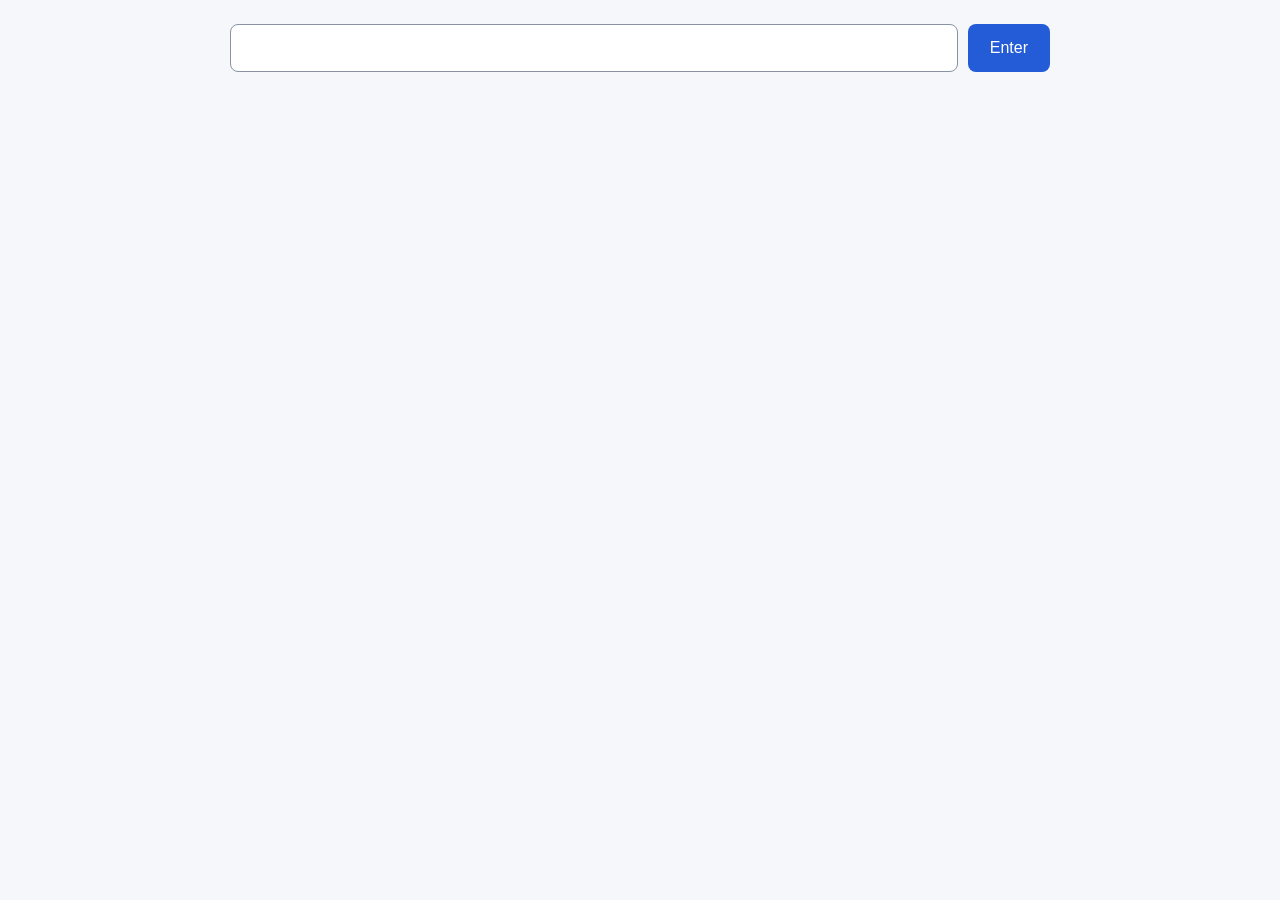
==== index.html @ ca4d7c20 "Simplify gallery input and diagnose upstream responses" ====
﻿<!DOCTYPE html>
<html lang="ja">
<head>
  <meta charset="UTF-8">
  <meta name="viewport" content="width=device-width, initial-scale=1.0">
  <title>ギャラリー画像ビューア</title>
  <style>
    * { box-sizing: border-box; }
    body { margin: 0; padding: 24px 20px; font-family: sans-serif; background: #f5f7fa; color: #202938; }
    main { width: 100%; max-width: 820px; margin: auto; }
    form { margin: 0; }
    .controls { display: flex; gap: 10px; }
    input { flex: 1; min-width: 0; padding: 14px; border: 1px solid #8993a3; border-radius: 8px; font: inherit; }
    button { padding: 14px 22px; border: 0; border-radius: 8px; background: #245bd6; color: white; font: inherit; cursor: pointer; }
    button:hover { background: #1948b0; }
    :focus-visible { outline: 3px solid #668bee; outline-offset: 3px; }
    #status { margin: 16px 0; line-height: 1.7; overflow-wrap: anywhere; }
    #status:empty { display: none; }
    #status[data-state="error"] { color: #a32626; }
    #images { display: flex; flex-direction: column; gap: 24px; padding: 0; margin: 24px 0 0; list-style: none; }
    figure { margin: 0; }
    img { display: block; max-width: 100%; width: auto; height: auto; margin: auto; }
    figure.pending { min-height: 65vh; display: flex; flex-direction: column; justify-content: center; }
    .image-message { padding: 20px 0; line-height: 1.7; }
    .retry { align-self: flex-start; margin-bottom: 12px; }
    [hidden] { display: none !important; }
    @media (max-width: 480px) { body { padding: 20px 14px; } .controls { flex-direction: column; } }
  </style>
  <script src="./config.js" defer></script>
  <script src="./app.js" defer></script>
</head>
<body>
  <main>
    <form id="url-form">
      <div class="controls">
        <input id="url" name="url" type="url" aria-label="URL" autocomplete="url" required>
        <button id="enter" type="submit">Enter</button>
      </div>
    </form>
    <p id="status" role="status" aria-live="polite"></p>
    <section id="results" aria-label="画像" hidden>
      <ol id="images"></ol>
    </section>
  </main>
</body>
</html>
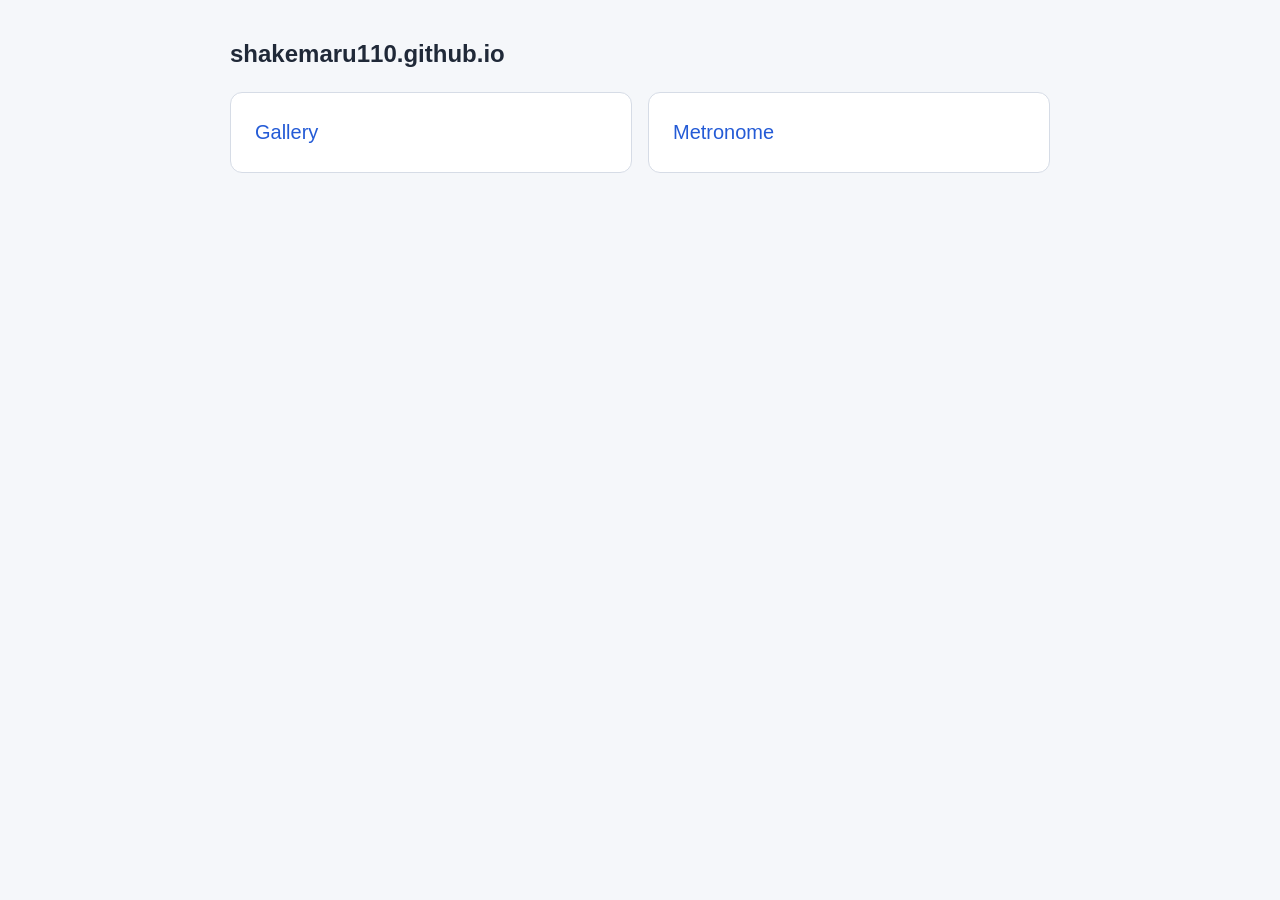
==== commit 694093ea: "metronome" ====
--- a/index.html
+++ b/index.html
@@ -3,44 +3,26 @@
 <head>
   <meta charset="UTF-8">
   <meta name="viewport" content="width=device-width, initial-scale=1.0">
-  <title>ギャラリー画像ビューア</title>
+  <title>shakemaru110.github.io</title>
   <style>
     * { box-sizing: border-box; }
     body { margin: 0; padding: 24px 20px; font-family: sans-serif; background: #f5f7fa; color: #202938; }
     main { width: 100%; max-width: 820px; margin: auto; }
-    form { margin: 0; }
-    .controls { display: flex; gap: 10px; }
-    input { flex: 1; min-width: 0; padding: 14px; border: 1px solid #8993a3; border-radius: 8px; font: inherit; }
-    button { padding: 14px 22px; border: 0; border-radius: 8px; background: #245bd6; color: white; font: inherit; cursor: pointer; }
-    button:hover { background: #1948b0; }
+    h1 { font-size: 1.5rem; overflow-wrap: anywhere; }
+    nav { display: grid; grid-template-columns: repeat(2, minmax(0, 1fr)); gap: 16px; margin-top: 24px; }
+    nav a { display: block; padding: 28px 24px; border: 1px solid #d6dce6; border-radius: 12px; background: white; color: #245bd6; font-size: 1.25rem; text-decoration: none; }
+    nav a:hover { border-color: #245bd6; background: #edf2ff; }
     :focus-visible { outline: 3px solid #668bee; outline-offset: 3px; }
-    #status { margin: 16px 0; line-height: 1.7; overflow-wrap: anywhere; }
-    #status:empty { display: none; }
-    #status[data-state="error"] { color: #a32626; }
-    #images { display: flex; flex-direction: column; gap: 24px; padding: 0; margin: 24px 0 0; list-style: none; }
-    figure { margin: 0; }
-    img { display: block; max-width: 100%; width: auto; height: auto; margin: auto; }
-    figure.pending { min-height: 65vh; display: flex; flex-direction: column; justify-content: center; }
-    .image-message { padding: 20px 0; line-height: 1.7; }
-    .retry { align-self: flex-start; margin-bottom: 12px; }
-    [hidden] { display: none !important; }
-    @media (max-width: 480px) { body { padding: 20px 14px; } .controls { flex-direction: column; } }
+    @media (max-width: 480px) { body { padding: 20px 14px; } nav { grid-template-columns: 1fr; } }
   </style>
-  <script src="./config.js" defer></script>
-  <script src="./app.js" defer></script>
 </head>
 <body>
   <main>
-    <form id="url-form">
-      <div class="controls">
-        <input id="url" name="url" type="url" aria-label="URL" autocomplete="url" required>
-        <button id="enter" type="submit">Enter</button>
-      </div>
-    </form>
-    <p id="status" role="status" aria-live="polite"></p>
-    <section id="results" aria-label="画像" hidden>
-      <ol id="images"></ol>
-    </section>
+    <h1>shakemaru110.github.io</h1>
+    <nav aria-label="ページ一覧">
+      <a href="./gallery.html">Gallery</a>
+      <a href="./metronome.html">Metronome</a>
+    </nav>
   </main>
 </body>
 </html>
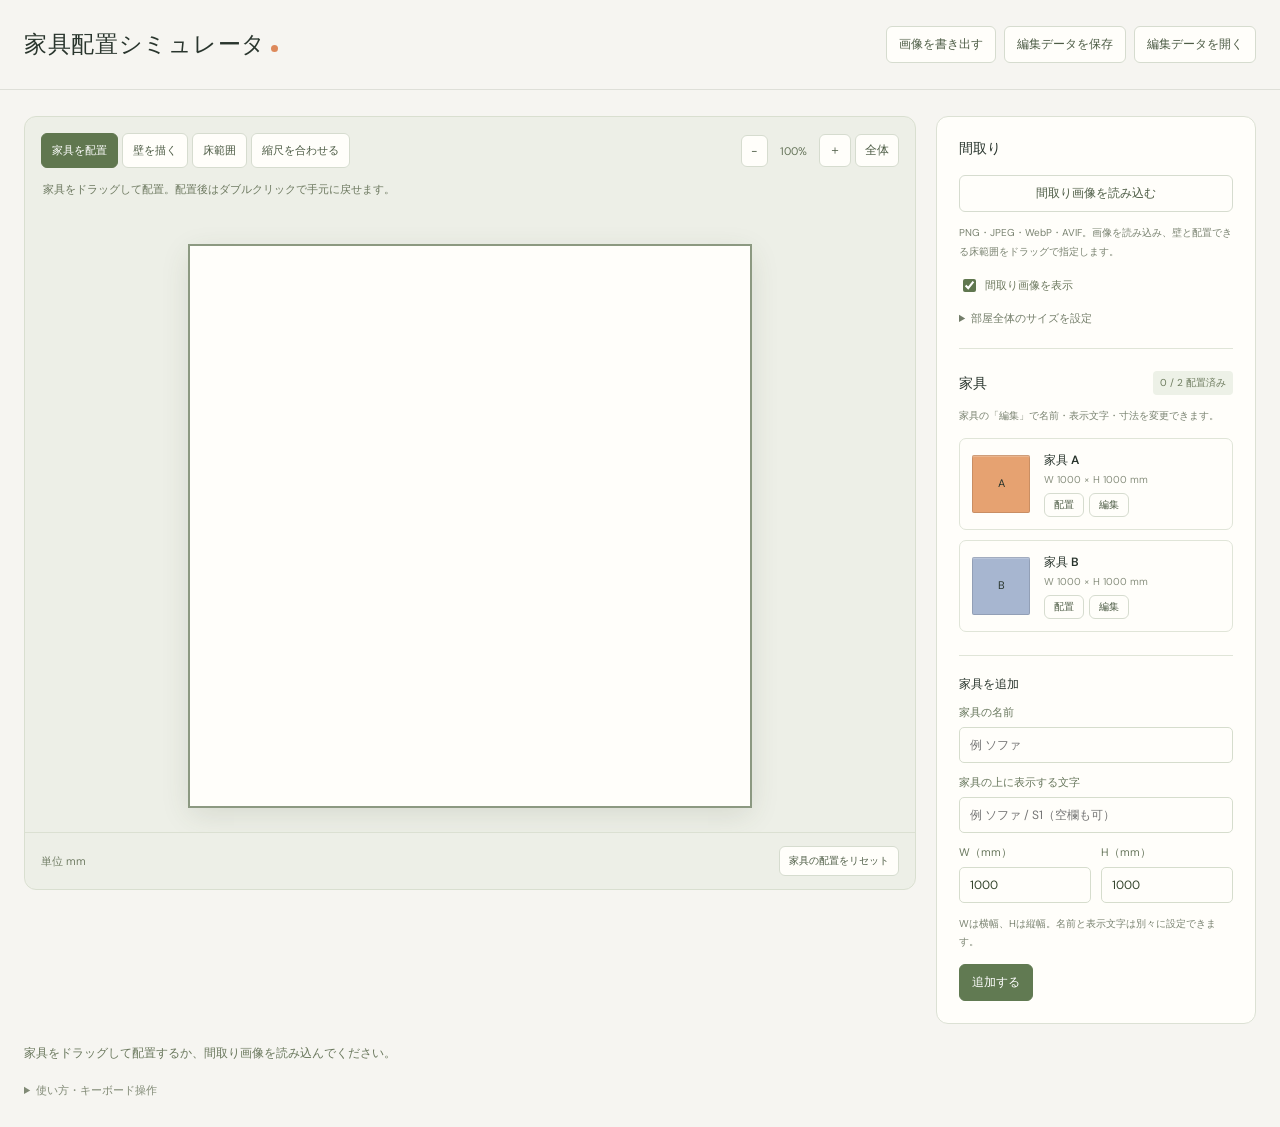
==== commit 4438838b: "simulator" ====
--- a/index.html
+++ b/index.html
@@ -1,28 +1,108 @@
-﻿<!DOCTYPE html>
+<!DOCTYPE html>
 <html lang="ja">
 <head>
   <meta charset="UTF-8">
   <meta name="viewport" content="width=device-width, initial-scale=1.0">
-  <title>shakemaru110.github.io</title>
-  <style>
-    * { box-sizing: border-box; }
-    body { margin: 0; padding: 24px 20px; font-family: sans-serif; background: #f5f7fa; color: #202938; }
-    main { width: 100%; max-width: 820px; margin: auto; }
-    h1 { font-size: 1.5rem; overflow-wrap: anywhere; }
-    nav { display: grid; grid-template-columns: repeat(2, minmax(0, 1fr)); gap: 16px; margin-top: 24px; }
-    nav a { display: block; padding: 28px 24px; border: 1px solid #d6dce6; border-radius: 12px; background: white; color: #245bd6; font-size: 1.25rem; text-decoration: none; }
-    nav a:hover { border-color: #245bd6; background: #edf2ff; }
-    :focus-visible { outline: 3px solid #668bee; outline-offset: 3px; }
-    @media (max-width: 480px) { body { padding: 20px 14px; } nav { grid-template-columns: 1fr; } }
-  </style>
+  <meta name="theme-color" content="#f6f5f1">
+  <meta name="description" content="間取り画像から壁を設定し、mm単位で家具を配置。画像出力と編集データの保存に対応した家具配置シミュレータ。">
+  <title>家具配置シミュレータ</title>
+  <link rel="stylesheet" href="./stage.css">
+  <script type="module" src="./stage.js"></script>
 </head>
 <body>
+  <header class="site-header">
+    <h1>家具配置シミュレータ<span class="brand-dot" aria-hidden="true"></span></h1>
+    <div class="file-actions">
+      <button id="export-image" type="button">画像を書き出す</button>
+      <button id="export-project" type="button">編集データを保存</button>
+      <label class="button" for="project-file">編集データを開く</label>
+      <input id="project-file" class="file-input" type="file" accept=".json,application/json">
+    </div>
+  </header>
   <main>
-    <h1>shakemaru110.github.io</h1>
-    <nav aria-label="ページ一覧">
-      <a href="./gallery.html">Gallery</a>
-      <a href="./metronome.html">Metronome</a>
-    </nav>
+    <div class="workspace">
+      <section class="stage-panel" aria-label="配置図の編集">
+        <div class="stage-toolbar">
+          <div class="mode-buttons" role="group" aria-label="編集モード">
+            <button type="button" data-mode="furniture" aria-pressed="true">家具を配置</button>
+            <button type="button" data-mode="wall" aria-pressed="false">壁を描く</button>
+            <button type="button" data-mode="floor" aria-pressed="false">床範囲</button>
+            <button type="button" data-mode="scale" aria-pressed="false">縮尺を合わせる</button>
+          </div>
+          <div class="zoom-controls" role="group" aria-label="拡大縮小">
+            <button id="zoom-out" type="button" aria-label="縮小">−</button>
+            <output id="zoom-label">100%</output>
+            <button id="zoom-in" type="button" aria-label="拡大">＋</button>
+            <button id="zoom-fit" type="button">全体</button>
+          </div>
+        </div>
+        <p id="mode-help" class="mode-help">家具をドラッグして配置。配置後はダブルクリックで手元に戻せます。</p>
+        <div id="viewport" class="viewport">
+          <div id="stage-wrap" class="stage-wrap">
+            <div id="stage" class="stage" role="group" aria-label="家具と壁の配置図">
+              <img id="plan-image" class="plan-image" alt="読み込んだ間取り図" hidden>
+              <div id="floor-layer" class="floor-layer"></div>
+              <div id="wall-layer" class="wall-layer"></div>
+              <div id="drawing-preview" class="drawing-preview" hidden></div>
+              <div id="scale-line" class="scale-line" hidden></div>
+            </div>
+          </div>
+        </div>
+        <div class="stage-footer">
+          <span id="scale-state">単位 mm</span>
+          <button id="delete-region" class="danger-text" type="button" hidden>選択した範囲を削除</button>
+          <button id="reset" type="button">家具の配置をリセット</button>
+        </div>
+        <form id="scale-form" class="scale-form" hidden>
+          <label for="known-length">選択した2点の実際の長さ（mm）</label>
+          <input id="known-length" type="number" min="1" max="100000" step="any" value="1000" required>
+          <button class="primary" type="submit">縮尺を適用</button>
+        </form>
+      </section>
+      <aside class="sidebar">
+        <section class="room-panel" aria-labelledby="room-heading">
+          <h2 id="room-heading">間取り</h2>
+          <label class="button upload-button" for="plan-file">間取り画像を読み込む</label>
+          <input id="plan-file" class="file-input" type="file" accept="image/png,image/jpeg,image/webp,image/avif">
+          <p class="help">PNG・JPEG・WebP・AVIF。画像を読み込み、壁と配置できる床範囲をドラッグで指定します。</p>
+          <label class="check-label"><input id="show-plan" type="checkbox" checked>間取り画像を表示</label>
+          <details class="room-settings">
+            <summary>部屋全体のサイズを設定</summary>
+            <form id="room-form">
+              <div class="field-pair">
+                <label>W（mm）<input id="room-width" type="number" min="1" max="100000" step="any" value="4000" required></label>
+                <label>H（mm）<input id="room-height" type="number" min="1" max="100000" step="any" value="4000" required></label>
+              </div>
+              <button type="submit">サイズを適用</button>
+            </form>
+          </details>
+        </section>
+        <section class="furniture-panel" aria-labelledby="objects-heading">
+          <div class="panel-heading"><h2 id="objects-heading">家具</h2><span id="placement-count" class="placement-count">0 / 2 配置済み</span></div>
+          <p class="help">家具の「編集」で名前・表示文字・寸法を変更できます。</p>
+          <div id="object-list" class="object-list"></div>
+          <form id="object-form" class="object-form">
+            <h3 id="editor-heading">家具を追加</h3>
+            <label>家具の名前<input id="object-name" type="text" maxlength="80" placeholder="例 ソファ" required></label>
+            <label>家具の上に表示する文字<input id="object-label" type="text" maxlength="40" placeholder="例 ソファ / S1（空欄も可）"></label>
+            <div class="field-pair">
+              <label>W（mm）<input id="object-width" type="number" min="1" max="100000" step="1" value="1000" required></label>
+              <label>H（mm）<input id="object-height" type="number" min="1" max="100000" step="1" value="1000" required></label>
+            </div>
+            <p class="help">Wは横幅、Hは縦幅。名前と表示文字は別々に設定できます。</p>
+            <div class="editor-actions"><button id="save-object" class="primary" type="submit">追加する</button><button id="new-object" type="button" hidden>追加に切替</button><button id="delete-object" class="danger-text" type="button" hidden>削除</button></div>
+          </form>
+        </section>
+      </aside>
+    </div>
+    <p id="status" class="status" role="status" aria-live="polite" aria-atomic="true">家具をドラッグして配置するか、間取り画像を読み込んでください。</p>
+    <details class="usage"><summary>使い方・キーボード操作</summary><p>画像の読み込み後は「縮尺を合わせる」で既知の距離の両端をクリックし、実際の長さをmmで入力します。「壁を描く」で長方形の壁を追加し、「床範囲」で家具を置ける範囲を追加します。床範囲を組み合わせるとL字型の部屋にも対応できます。壁・床範囲はクリックで選択して削除できます。</p><p>家具はEnterで配置、矢印で10 mm、Shift併用で100 mm移動。Deleteで未配置に戻し、Escでドラッグや描画を中止します。拡大後は図の周囲のスクロールバーで移動できます。編集データには間取り画像・壁・床範囲・家具をまとめて保存します。</p></details>
   </main>
+  <template id="object-template">
+    <div class="object-card">
+      <div class="object-slot"><span class="slot-placeholder" aria-hidden="true" hidden>配置済み</span><button class="object" type="button"><span></span></button></div>
+      <div class="object-details"><h3 class="object-name"></h3><p class="object-dimensions"></p><div class="card-actions"><button class="place-object" type="button">配置</button><button class="edit-object" type="button">編集</button></div></div>
+    </div>
+  </template>
 </body>
 </html>
--- a/stage.css
+++ b/stage.css
@@ -0,0 +1,116 @@
+@import url("https://fonts.googleapis.com/css2?family=DM+Sans:wght@400;500;600;700&display=swap");
+:root { color-scheme: light; font-family: "DM Sans", "Yu Gothic", Meiryo, sans-serif; color: #29352d; background: #f6f5f1; font-synthesis: none; }
+* { box-sizing: border-box; }
+body { margin: 0; }
+button, input, select { font: inherit; }
+button, .button { cursor: pointer; border: 1px solid #d6dccf; border-radius: 6px; background: #fffefa; color: #4d5c45; padding: 9px 12px; font-size: 12px; text-align: center; }
+button:hover, .button:hover { background: #e8edde; }
+button:focus-visible, input:focus-visible, select:focus-visible, .button:focus-within { outline: 3px solid #537652; outline-offset: 3px; }
+button:disabled { cursor: default; opacity: .45; }
+[hidden] { display: none !important; }
+h1, h2, h3, p { margin: 0; }
+h1 { font-size: clamp(17px, 2vw, 23px); letter-spacing: .03em; font-weight: 600; }
+h2 { font-size: 14px; font-weight: 600; }
+h3 { font-size: 12px; font-weight: 600; }
+.site-header { min-height: 90px; padding: 20px max(24px, calc((100vw - 1400px) / 2)); display: flex; align-items: center; justify-content: space-between; gap: 20px; border-bottom: 1px solid #dedfd8; }
+.brand-dot { display: inline-block; width: 7px; height: 7px; margin-left: 5px; background: #dd895b; border-radius: 50%; }
+.file-actions { display: flex; flex-wrap: wrap; align-items: center; gap: 8px; }
+.button { display: inline-block; }
+.file-input { position: absolute; width: 1px; height: 1px; opacity: 0; overflow: hidden; }
+main { max-width: 1448px; margin: auto; padding: 26px 24px; }
+.workspace { display: grid; grid-template-columns: minmax(0, 1fr) 320px; gap: 20px; align-items: start; }
+.stage-panel { position: sticky; top: 16px; min-width: 0; border: 1px solid #d9dfd0; border-radius: 12px; overflow: hidden; background: #edefe7; }
+.stage-toolbar { display: flex; flex-wrap: wrap; align-items: center; justify-content: space-between; gap: 12px; padding: 16px 16px 0; }
+.mode-buttons, .zoom-controls { display: flex; gap: 4px; align-items: center; }
+.mode-buttons button { padding: 9px 10px; font-size: 11px; }
+.mode-buttons button[aria-pressed="true"] { background: #60774f; border-color: #60774f; color: white; }
+.zoom-controls button { padding: 7px 9px; }
+.zoom-controls output { min-width: 43px; text-align: center; font-size: 11px; color: #66745a; }
+.mode-help { min-height: 40px; margin: 12px 18px 0; color: #6c785f; font-size: 11px; line-height: 1.8; }
+.viewport { position: relative; width: 100%; height: min(68vh, 730px); min-height: 360px; overflow: auto; overscroll-behavior: contain; background-image: radial-gradient(#99a28c45 .7px, transparent .7px); background-size: 12px 12px; }
+.stage-wrap { padding: 26px; min-width: 100%; min-height: 100%; display: flex; align-items: center; justify-content: center; width: max-content; height: max-content; }
+.stage { position: relative; flex-shrink: 0; background: #fffefa; outline: 2px solid #8c9981; box-shadow: 0 8px 28px #3d4c3022; isolation: isolate; touch-action: none; }
+.plan-image { position: absolute; inset: 0; width: 100%; height: 100%; pointer-events: none; user-select: none; }
+.floor-layer, .wall-layer { position: absolute; inset: 0; pointer-events: none; }
+.floor-region { position: absolute; pointer-events: none; }
+.wall { position: absolute; background: #66765ed9; pointer-events: none; }
+.stage.edit-wall .wall, .stage.edit-floor .floor-region { pointer-events: auto; cursor: crosshair; }
+.stage.edit-wall, .stage.edit-floor, .stage.edit-scale { cursor: crosshair; }
+.stage.edit-floor .floor-region { background: #9bbe6238; outline: 1px dashed #68864f; }
+.wall.chosen, .floor-region.chosen { outline: 3px solid #d4854b; z-index: 2; }
+.drawing-preview { position: absolute; pointer-events: none; background: #65785577; outline: 2px dashed #527448; z-index: 5; }
+.stage.edit-floor .drawing-preview { background: #9bbe6244; }
+.scale-line { position: absolute; height: 2px; background: #cf743e; transform-origin: left center; pointer-events: none; z-index: 5; }
+.scale-line::before, .scale-line::after { content: ""; position: absolute; width: 8px; height: 8px; top: -3px; border-radius: 50%; background: #cf743e; }
+.scale-line::after { right: -4px; }
+.stage-footer { display: flex; flex-wrap: wrap; align-items: center; justify-content: space-between; gap: 9px; padding: 13px 16px; border-top: 1px solid #dbe0d2; }
+.stage-footer span { color: #727e66; font-size: 11px; }
+.stage-footer button { font-size: 10px; padding: 7px 9px; }
+.scale-form { display: flex; flex-wrap: wrap; align-items: center; gap: 9px; padding: 0 16px 16px; font-size: 12px; }
+.scale-form input { width: 120px; }
+.sidebar { min-width: 0; border: 1px solid #dce1d4; border-radius: 12px; padding: 22px; background: #fffefa; }
+.room-panel { padding-bottom: 22px; margin-bottom: 22px; border-bottom: 1px solid #e0e5d8; }
+.upload-button { width: 100%; margin-top: 17px; }
+.help { color: #7a8371; font-size: 10px; line-height: 1.85; margin: 12px 0; }
+.check-label { display: flex; align-items: center; gap: 6px; color: #6d795f; font-size: 11px; margin: 15px 0 0; }
+.check-label input { accent-color: #60774f; }
+.room-settings { font-size: 11px; color: #737d69; margin-top: 16px; }
+summary { cursor: pointer; }
+.room-settings form { margin-top: 12px; }
+.room-settings button { width: 100%; margin-top: 12px; }
+.panel-heading { display: flex; align-items: center; justify-content: space-between; gap: 9px; }
+.placement-count { font-size: 10px; color: #6e7c5f; background: #edf1e7; padding: 5px 7px; border-radius: 4px; }
+.object-list { display: grid; gap: 10px; max-height: 252px; overflow-y: auto; overscroll-behavior: contain; padding: 5px; margin: -5px; scrollbar-width: thin; }
+.object-card { display: flex; align-items: center; gap: 14px; padding: 12px; border: 1px solid #e0e5d8; border-radius: 7px; }
+.object-card.active { border-color: #93a780; background: #f3f6ee; }
+.object-slot { position: relative; flex: 0 0 58px; height: 58px; background: #eef0e8; border-radius: 4px; }
+.slot-placeholder { position: absolute; inset: 0; display: grid; place-items: center; font-size: 9px; color: #8a9480; }
+.object { position: absolute; padding: 0; min-width: 0; min-height: 0; overflow: hidden; border: 0; border-radius: 2px; background: var(--color); color: #29352d; box-shadow: inset 0 0 0 1px #00000020, inset 0 2px 0 #ffffff33; display: grid; place-items: center; cursor: grab; touch-action: none; user-select: none; -webkit-user-select: none; }
+.object span { display: block; width: 100%; padding: 0 2px; font-size: inherit; line-height: 1.3; overflow-wrap: anywhere; pointer-events: none; }
+.object-slot > .object { transform: translate(-50%, -50%); font-size: 11px; }
+.object.placed { z-index: 3; font-size: 12px; }
+.stage.edit-wall .object, .stage.edit-floor .object, .stage.edit-scale .object { pointer-events: none; opacity: .65; }
+.object.selected { outline: 2px solid #426c52; outline-offset: 2px; }
+.object.dragging { visibility: hidden; }
+.object.drag-ghost { position: fixed; z-index: 20; pointer-events: none; opacity: .93; }
+.object.drag-ghost.invalid { opacity: .55; outline: 2px solid #b4624f; }
+body.is-dragging, body.is-dragging * { cursor: grabbing !important; }
+.object-details { flex: 1; min-width: 0; }
+.object-details h3 { overflow-wrap: anywhere; line-height: 1.5; }
+.object-details p { font-size: 10px; color: #89907f; margin: 4px 0 7px; overflow-wrap: anywhere; }
+.card-actions { display: flex; flex-wrap: wrap; gap: 5px; }
+.edit-object, .place-object { padding: 4px 9px; font-size: 10px; }
+.object-form { border-top: 1px solid #e0e5d8; margin-top: 23px; padding-top: 20px; display: grid; gap: 12px; }
+.object-form label, .field-pair label { display: grid; min-width: 0; gap: 7px; font-size: 11px; color: #68775d; }
+input[type="text"], input[type="number"] { width: 100%; min-width: 0; padding: 9px 10px; border: 1px solid #d6ddcd; border-radius: 5px; background: #fffefa; color: #34452c; font-size: 12px; }
+.field-pair { display: grid; grid-template-columns: 1fr 1fr; gap: 10px; }
+.object-form .help { margin: 0; }
+.editor-actions { display: flex; flex-wrap: wrap; gap: 6px; }
+.primary { background: #617a52; border-color: #617a52; color: white; }
+.primary:hover { background: #506944; }
+.danger-text { color: #a45949; }
+.status { margin: 18px 0 0; font-size: 12px; color: #69775c; line-height: 1.9; }
+.usage { font-size: 11px; color: #818a76; margin-top: 16px; line-height: 1.9; }
+.usage p { margin-top: 12px; max-width: 850px; }
+@media (max-width: 950px) {
+  .site-header { align-items: flex-start; flex-direction: column; padding: 20px; gap: 14px; }
+  main { padding: 18px; }
+  .workspace { grid-template-columns: minmax(0, 1fr) 290px; gap: 12px; }
+  .sidebar { padding: 17px; }
+  .mode-buttons { flex-wrap: wrap; }
+  .viewport { height: 58vh; }
+}
+@media (max-width: 700px) {
+  .workspace { grid-template-columns: 1fr; }
+  .stage-panel { position: relative; top: auto; }
+  .stage-toolbar { padding: 12px 12px 0; }
+  .mode-buttons button { padding: 8px; font-size: 10px; }
+  .viewport { height: 440px; min-height: 300px; }
+  .mode-help { font-size: 10px; }
+  .file-actions button, .file-actions .button { padding: 8px; font-size: 10px; }
+  .stage-wrap { padding: 16px; }
+  .object-list { grid-template-columns: 1fr 1fr; }
+  .object-card { flex-direction: column; align-items: flex-start; padding: 12px; gap: 10px; }
+  .object-slot { flex: 0 0 58px; width: 58px; }
+  .sidebar { padding: 20px; }
+}
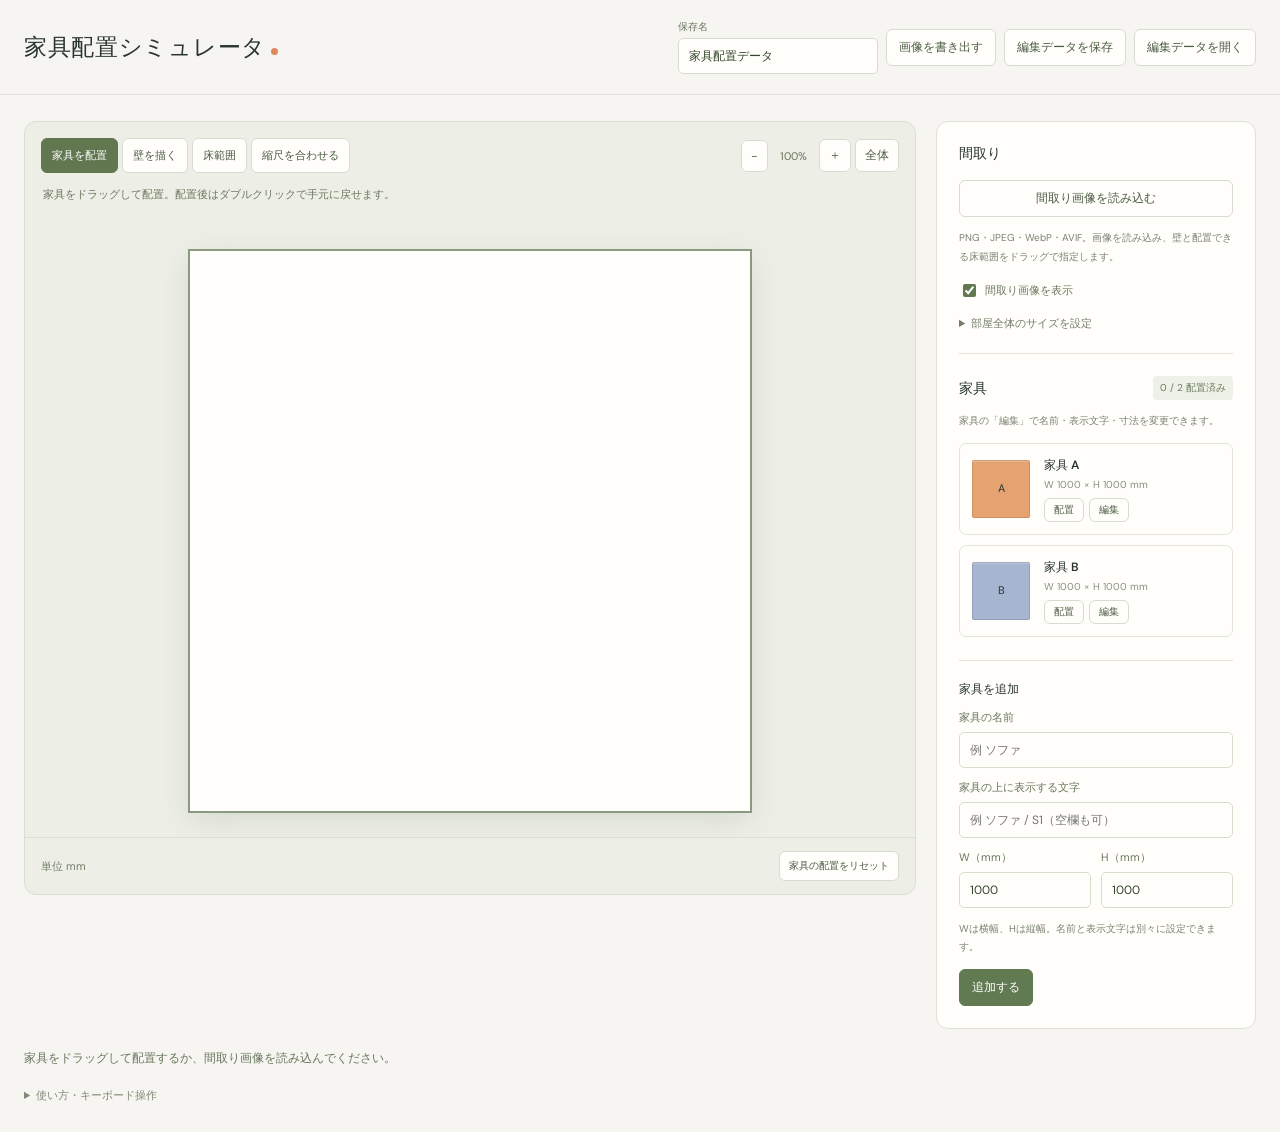
==== commit 58b59093: "simulator_smart" ====
--- a/index.html
+++ b/index.html
@@ -13,6 +13,7 @@
   <header class="site-header">
     <h1>家具配置シミュレータ<span class="brand-dot" aria-hidden="true"></span></h1>
     <div class="file-actions">
+      <label class="save-name" for="project-name">保存名<input id="project-name" type="text" maxlength="80" value="家具配置データ" placeholder="例 リビング配置案"></label>
       <button id="export-image" type="button">画像を書き出す</button>
       <button id="export-project" type="button">編集データを保存</button>
       <label class="button" for="project-file">編集データを開く</label>
@@ -79,7 +80,8 @@
         </section>
         <section class="furniture-panel" aria-labelledby="objects-heading">
           <div class="panel-heading"><h2 id="objects-heading">家具</h2><span id="placement-count" class="placement-count">0 / 2 配置済み</span></div>
-          <p class="help">家具の「編集」で名前・表示文字・寸法を変更できます。</p>
+          <p class="help furniture-help">家具の「編集」で名前・表示文字・寸法を変更できます。</p>
+          <p class="help touch-help">一覧は左右にスワイプ。家具を上の間取りへドラッグして配置できます。</p>
           <div id="object-list" class="object-list"></div>
           <form id="object-form" class="object-form">
             <h3 id="editor-heading">家具を追加</h3>
--- a/stage.css
+++ b/stage.css
@@ -15,6 +15,8 @@
 .site-header { min-height: 90px; padding: 20px max(24px, calc((100vw - 1400px) / 2)); display: flex; align-items: center; justify-content: space-between; gap: 20px; border-bottom: 1px solid #dedfd8; }
 .brand-dot { display: inline-block; width: 7px; height: 7px; margin-left: 5px; background: #dd895b; border-radius: 50%; }
 .file-actions { display: flex; flex-wrap: wrap; align-items: center; gap: 8px; }
+.save-name { display: grid; gap: 4px; font-size: 10px; color: #68775d; width: 200px; }
+.touch-help { display: none; }
 .button { display: inline-block; }
 .file-input { position: absolute; width: 1px; height: 1px; opacity: 0; overflow: hidden; }
 main { max-width: 1448px; margin: auto; padding: 26px 24px; }
@@ -100,17 +102,36 @@
   .mode-buttons { flex-wrap: wrap; }
   .viewport { height: 58vh; }
 }
+@media (max-width: 1100px), (hover: none) and (pointer: coarse) {
+  .site-header { flex-wrap: wrap; }
+  .workspace { grid-template-columns: minmax(0, 1fr); gap: 12px; }
+  .sidebar { display: contents; }
+  .room-panel { order: -1; margin: 0; padding: 16px; border: 1px solid #dce1d4; border-radius: 10px; background: #fffefa; }
+  .room-panel .upload-button { width: auto; margin-top: 12px; }
+  .stage-panel { position: relative; top: auto; }
+  .viewport { height: clamp(260px, 43dvh, 440px); min-height: 260px; }
+  .furniture-panel { min-width: 0; padding: 14px; border: 1px solid #dce1d4; border-radius: 10px; background: #fffefa; }
+  .object-list { display: flex; flex-wrap: nowrap; overflow-x: auto; overflow-y: hidden; max-height: none; gap: 10px; padding: 6px 5px 12px; touch-action: pan-x; }
+  .object-card { flex: 0 0 150px; flex-direction: column; align-items: flex-start; gap: 8px; padding: 12px; }
+  .object-slot { flex: 0 0 58px; width: 58px; }
+  .object-slot > .object { touch-action: pan-x; }
+  .furniture-help { display: none; }
+  .touch-help { display: block; margin: 7px 0 9px; }
+  .object-form { max-width: 620px; }
+}
 @media (max-width: 700px) {
   .workspace { grid-template-columns: 1fr; }
   .stage-panel { position: relative; top: auto; }
   .stage-toolbar { padding: 12px 12px 0; }
   .mode-buttons button { padding: 8px; font-size: 10px; }
-  .viewport { height: 440px; min-height: 300px; }
+  .viewport { height: clamp(260px, 40dvh, 340px); min-height: 260px; }
   .mode-help { font-size: 10px; }
   .file-actions button, .file-actions .button { padding: 8px; font-size: 10px; }
   .stage-wrap { padding: 16px; }
-  .object-list { grid-template-columns: 1fr 1fr; }
   .object-card { flex-direction: column; align-items: flex-start; padding: 12px; gap: 10px; }
   .object-slot { flex: 0 0 58px; width: 58px; }
   .sidebar { padding: 20px; }
+  .save-name { width: 100%; }
+  .file-actions { width: 100%; }
+  input[type="text"], input[type="number"] { font-size: 16px; }
 }
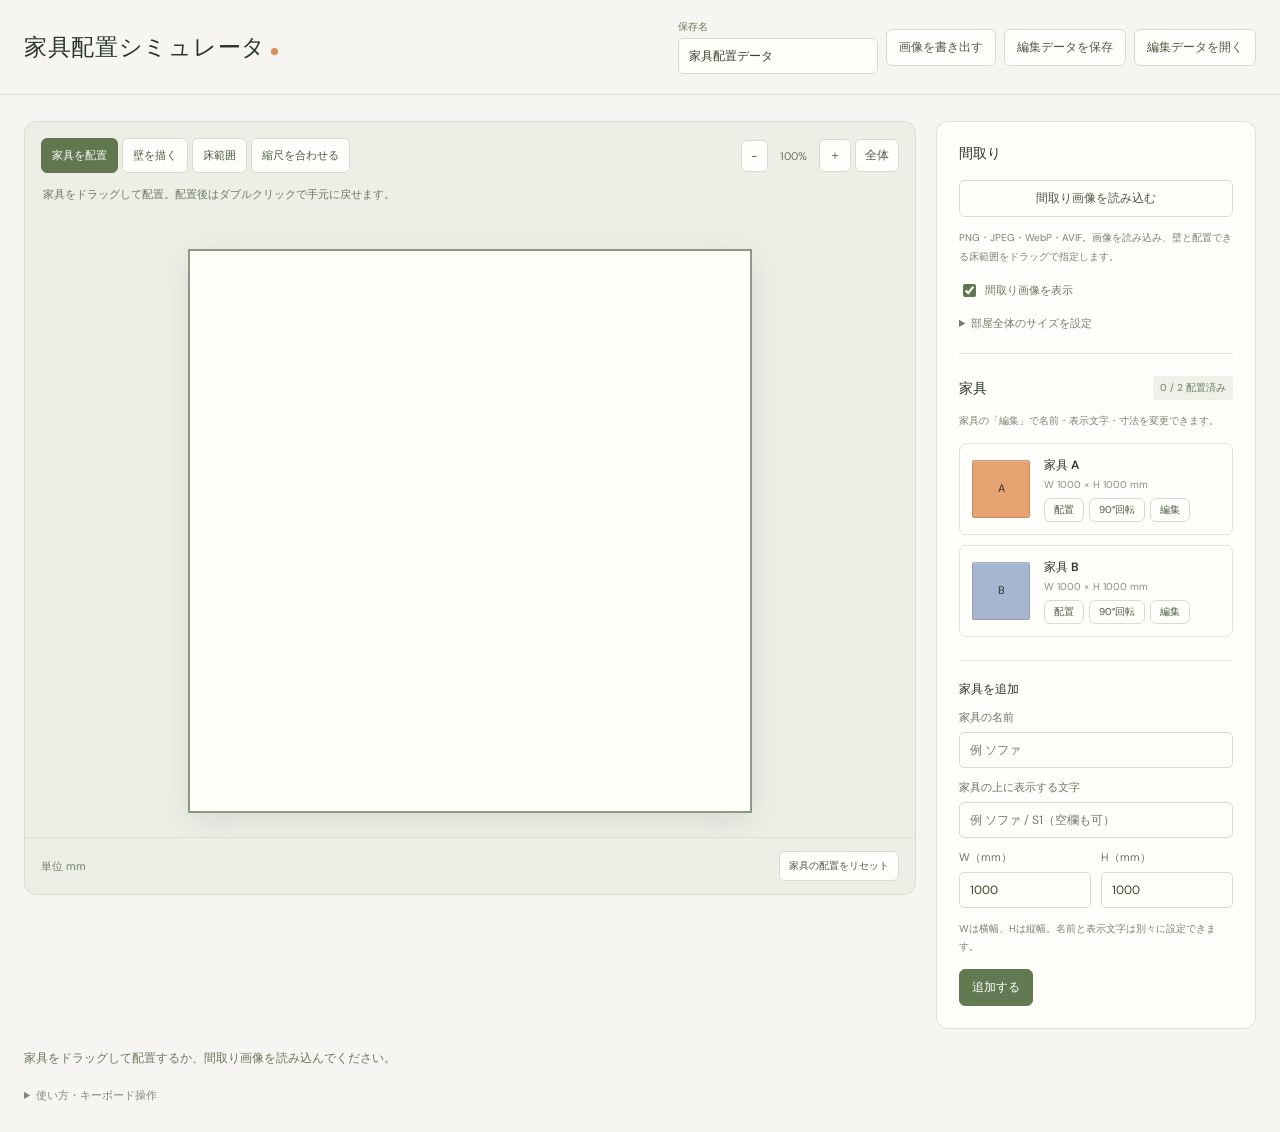
==== commit 33606f3c: "file_name" ====
--- a/index.html
+++ b/index.html
@@ -98,12 +98,12 @@
       </aside>
     </div>
     <p id="status" class="status" role="status" aria-live="polite" aria-atomic="true">家具をドラッグして配置するか、間取り画像を読み込んでください。</p>
-    <details class="usage"><summary>使い方・キーボード操作</summary><p>画像の読み込み後は「縮尺を合わせる」で既知の距離の両端をクリックし、実際の長さをmmで入力します。「壁を描く」で長方形の壁を追加し、「床範囲」で家具を置ける範囲を追加します。床範囲を組み合わせるとL字型の部屋にも対応できます。壁・床範囲はクリックで選択して削除できます。</p><p>家具はEnterで配置、矢印で10 mm、Shift併用で100 mm移動。Deleteで未配置に戻し、Escでドラッグや描画を中止します。拡大後は図の周囲のスクロールバーで移動できます。編集データには間取り画像・壁・床範囲・家具をまとめて保存します。</p></details>
+    <details class="usage"><summary>使い方・キーボード操作</summary><p>画像の読み込み後は「縮尺を合わせる」で既知の距離の両端をクリックし、実際の長さをmmで入力します。「壁を描く」で長方形の壁を追加し、「床範囲」で家具を置ける範囲を追加します。床範囲を組み合わせるとL字型の部屋にも対応できます。壁・床範囲はクリックで選択して削除できます。</p><p>家具はEnterで配置、Rキーで90度回転、矢印で10 mm、Shift併用で100 mm移動。Deleteで未配置に戻し、Escでドラッグや描画を中止します。拡大後は図の周囲のスクロールバーで移動できます。編集データには間取り画像・壁・床範囲・家具をまとめて保存します。</p></details>
   </main>
   <template id="object-template">
     <div class="object-card">
       <div class="object-slot"><span class="slot-placeholder" aria-hidden="true" hidden>配置済み</span><button class="object" type="button"><span></span></button></div>
-      <div class="object-details"><h3 class="object-name"></h3><p class="object-dimensions"></p><div class="card-actions"><button class="place-object" type="button">配置</button><button class="edit-object" type="button">編集</button></div></div>
+      <div class="object-details"><h3 class="object-name"></h3><p class="object-dimensions"></p><div class="card-actions"><button class="place-object" type="button">配置</button><button class="rotate-object" type="button">90°回転</button><button class="edit-object" type="button">編集</button></div></div>
     </div>
   </template>
 </body>
--- a/stage.css
+++ b/stage.css
@@ -81,7 +81,7 @@
 .object-details h3 { overflow-wrap: anywhere; line-height: 1.5; }
 .object-details p { font-size: 10px; color: #89907f; margin: 4px 0 7px; overflow-wrap: anywhere; }
 .card-actions { display: flex; flex-wrap: wrap; gap: 5px; }
-.edit-object, .place-object { padding: 4px 9px; font-size: 10px; }
+.edit-object, .place-object, .rotate-object { padding: 4px 9px; font-size: 10px; }
 .object-form { border-top: 1px solid #e0e5d8; margin-top: 23px; padding-top: 20px; display: grid; gap: 12px; }
 .object-form label, .field-pair label { display: grid; min-width: 0; gap: 7px; font-size: 11px; color: #68775d; }
 input[type="text"], input[type="number"] { width: 100%; min-width: 0; padding: 9px 10px; border: 1px solid #d6ddcd; border-radius: 5px; background: #fffefa; color: #34452c; font-size: 12px; }
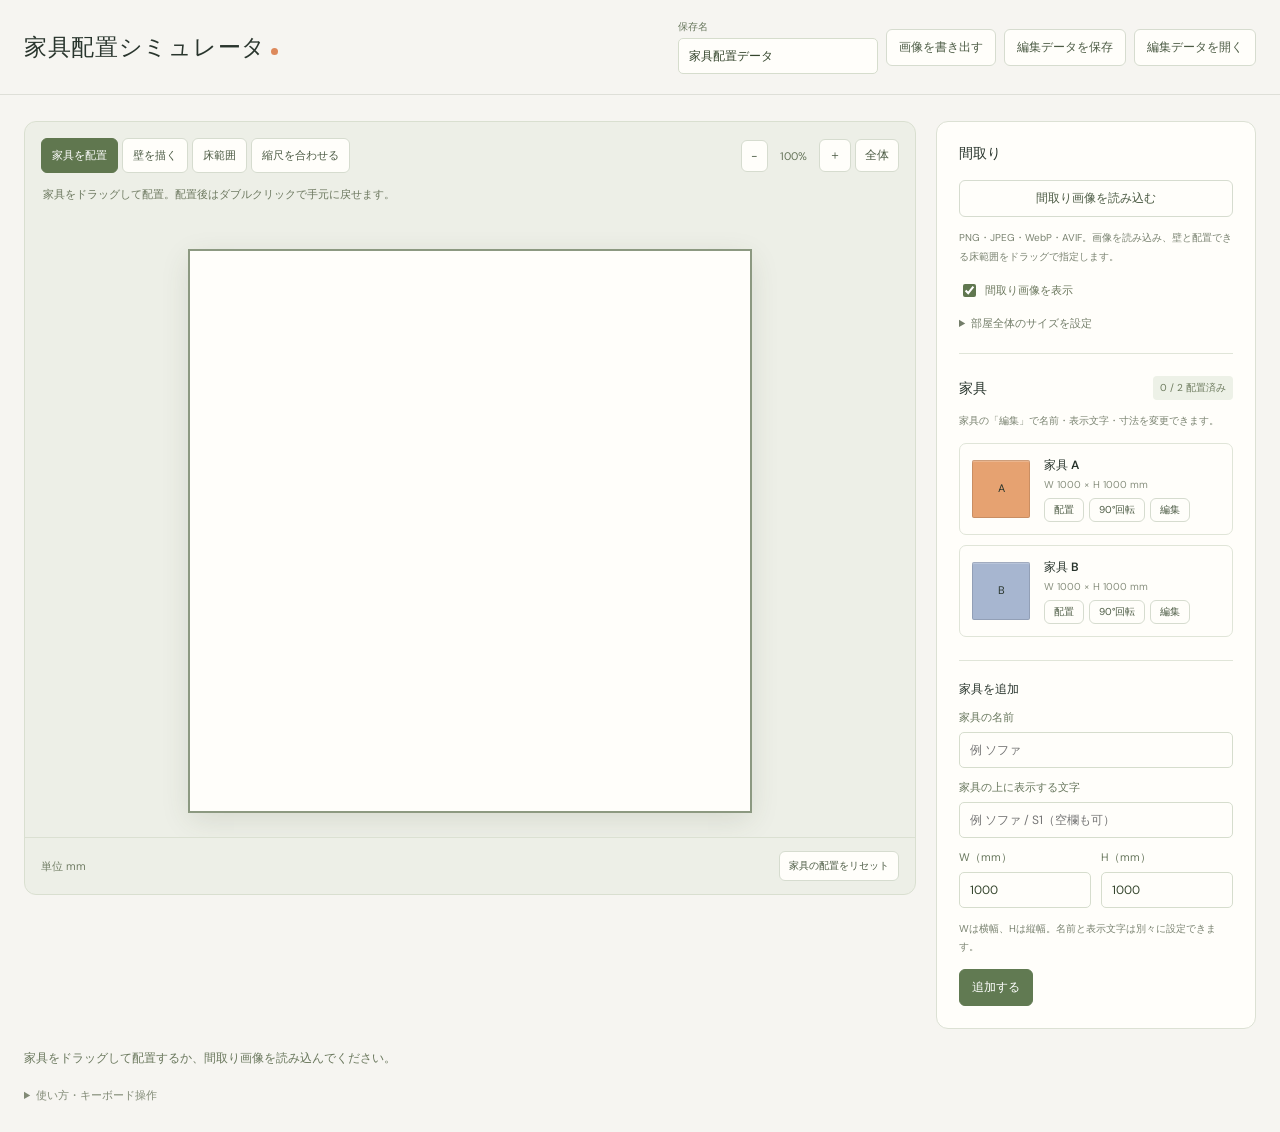
==== commit c6634638: "touch" ====
--- a/index.html
+++ b/index.html
@@ -81,7 +81,7 @@
         <section class="furniture-panel" aria-labelledby="objects-heading">
           <div class="panel-heading"><h2 id="objects-heading">家具</h2><span id="placement-count" class="placement-count">0 / 2 配置済み</span></div>
           <p class="help furniture-help">家具の「編集」で名前・表示文字・寸法を変更できます。</p>
-          <p class="help touch-help">一覧は左右にスワイプ。家具を上の間取りへドラッグして配置できます。</p>
+          <p class="help touch-help">一覧の余白を左右にスワイプ。家具は1回触れて、そのまま上の間取りへドラッグできます。</p>
           <div id="object-list" class="object-list"></div>
           <form id="object-form" class="object-form">
             <h3 id="editor-heading">家具を追加</h3>
@@ -98,7 +98,7 @@
       </aside>
     </div>
     <p id="status" class="status" role="status" aria-live="polite" aria-atomic="true">家具をドラッグして配置するか、間取り画像を読み込んでください。</p>
-    <details class="usage"><summary>使い方・キーボード操作</summary><p>画像の読み込み後は「縮尺を合わせる」で既知の距離の両端をクリックし、実際の長さをmmで入力します。「壁を描く」で長方形の壁を追加し、「床範囲」で家具を置ける範囲を追加します。床範囲を組み合わせるとL字型の部屋にも対応できます。壁・床範囲はクリックで選択して削除できます。</p><p>家具はEnterで配置、Rキーで90度回転、矢印で10 mm、Shift併用で100 mm移動。Deleteで未配置に戻し、Escでドラッグや描画を中止します。拡大後は図の周囲のスクロールバーで移動できます。編集データには間取り画像・壁・床範囲・家具をまとめて保存します。</p></details>
+    <details class="usage"><summary>使い方・キーボード操作</summary><p>画像の読み込み後は「縮尺を合わせる」で既知の距離の両端をクリックし、実際の長さをmmで入力します。「壁を描く」で長方形の壁を追加し、「床範囲」で家具を置ける範囲を追加します。床範囲を組み合わせるとL字型の部屋にも対応できます。壁・床範囲はクリックで選択して削除できます。</p><p>家具はEnterで配置、Rキーで90度回転、矢印で10 mm、Shift併用で100 mm移動。Deleteで未配置に戻し、Escでドラッグや描画を中止します。配置画面内でCtrl＋スクロールは拡大縮小、スクロールは縦移動、Shift＋スクロールは横移動。スマホは2本指のピンチで拡大縮小、空白部分のドラッグで表示位置を移動できます。編集データには間取り画像・壁・床範囲・家具をまとめて保存します。</p></details>
   </main>
   <template id="object-template">
     <div class="object-card">
--- a/stage.css
+++ b/stage.css
@@ -29,7 +29,7 @@
 .zoom-controls button { padding: 7px 9px; }
 .zoom-controls output { min-width: 43px; text-align: center; font-size: 11px; color: #66745a; }
 .mode-help { min-height: 40px; margin: 12px 18px 0; color: #6c785f; font-size: 11px; line-height: 1.8; }
-.viewport { position: relative; width: 100%; height: min(68vh, 730px); min-height: 360px; overflow: auto; overscroll-behavior: contain; background-image: radial-gradient(#99a28c45 .7px, transparent .7px); background-size: 12px 12px; }
+.viewport { position: relative; width: 100%; height: min(68vh, 730px); min-height: 360px; overflow: auto; overscroll-behavior: contain; touch-action: none; background-image: radial-gradient(#99a28c45 .7px, transparent .7px); background-size: 12px 12px; }
 .stage-wrap { padding: 26px; min-width: 100%; min-height: 100%; display: flex; align-items: center; justify-content: center; width: max-content; height: max-content; }
 .stage { position: relative; flex-shrink: 0; background: #fffefa; outline: 2px solid #8c9981; box-shadow: 0 8px 28px #3d4c3022; isolation: isolate; touch-action: none; }
 .plan-image { position: absolute; inset: 0; width: 100%; height: 100%; pointer-events: none; user-select: none; }
@@ -68,7 +68,7 @@
 .object-slot { position: relative; flex: 0 0 58px; height: 58px; background: #eef0e8; border-radius: 4px; }
 .slot-placeholder { position: absolute; inset: 0; display: grid; place-items: center; font-size: 9px; color: #8a9480; }
 .object { position: absolute; padding: 0; min-width: 0; min-height: 0; overflow: hidden; border: 0; border-radius: 2px; background: var(--color); color: #29352d; box-shadow: inset 0 0 0 1px #00000020, inset 0 2px 0 #ffffff33; display: grid; place-items: center; cursor: grab; touch-action: none; user-select: none; -webkit-user-select: none; }
-.object span { display: block; width: 100%; padding: 0 2px; font-size: inherit; line-height: 1.3; overflow-wrap: anywhere; pointer-events: none; }
+.object span { position: absolute; left: 50%; top: 50%; display: block; width: max-content; padding: 0; white-space: pre; text-align: center; pointer-events: none; font-family: "DM Sans", "Yu Gothic", Meiryo, sans-serif; }
 .object-slot > .object { transform: translate(-50%, -50%); font-size: 11px; }
 .object.placed { z-index: 3; font-size: 12px; }
 .stage.edit-wall .object, .stage.edit-floor .object, .stage.edit-scale .object { pointer-events: none; opacity: .65; }
@@ -114,7 +114,7 @@
   .object-list { display: flex; flex-wrap: nowrap; overflow-x: auto; overflow-y: hidden; max-height: none; gap: 10px; padding: 6px 5px 12px; touch-action: pan-x; }
   .object-card { flex: 0 0 150px; flex-direction: column; align-items: flex-start; gap: 8px; padding: 12px; }
   .object-slot { flex: 0 0 58px; width: 58px; }
-  .object-slot > .object { touch-action: pan-x; }
+  .object-slot > .object { touch-action: none; }
   .furniture-help { display: none; }
   .touch-help { display: block; margin: 7px 0 9px; }
   .object-form { max-width: 620px; }
